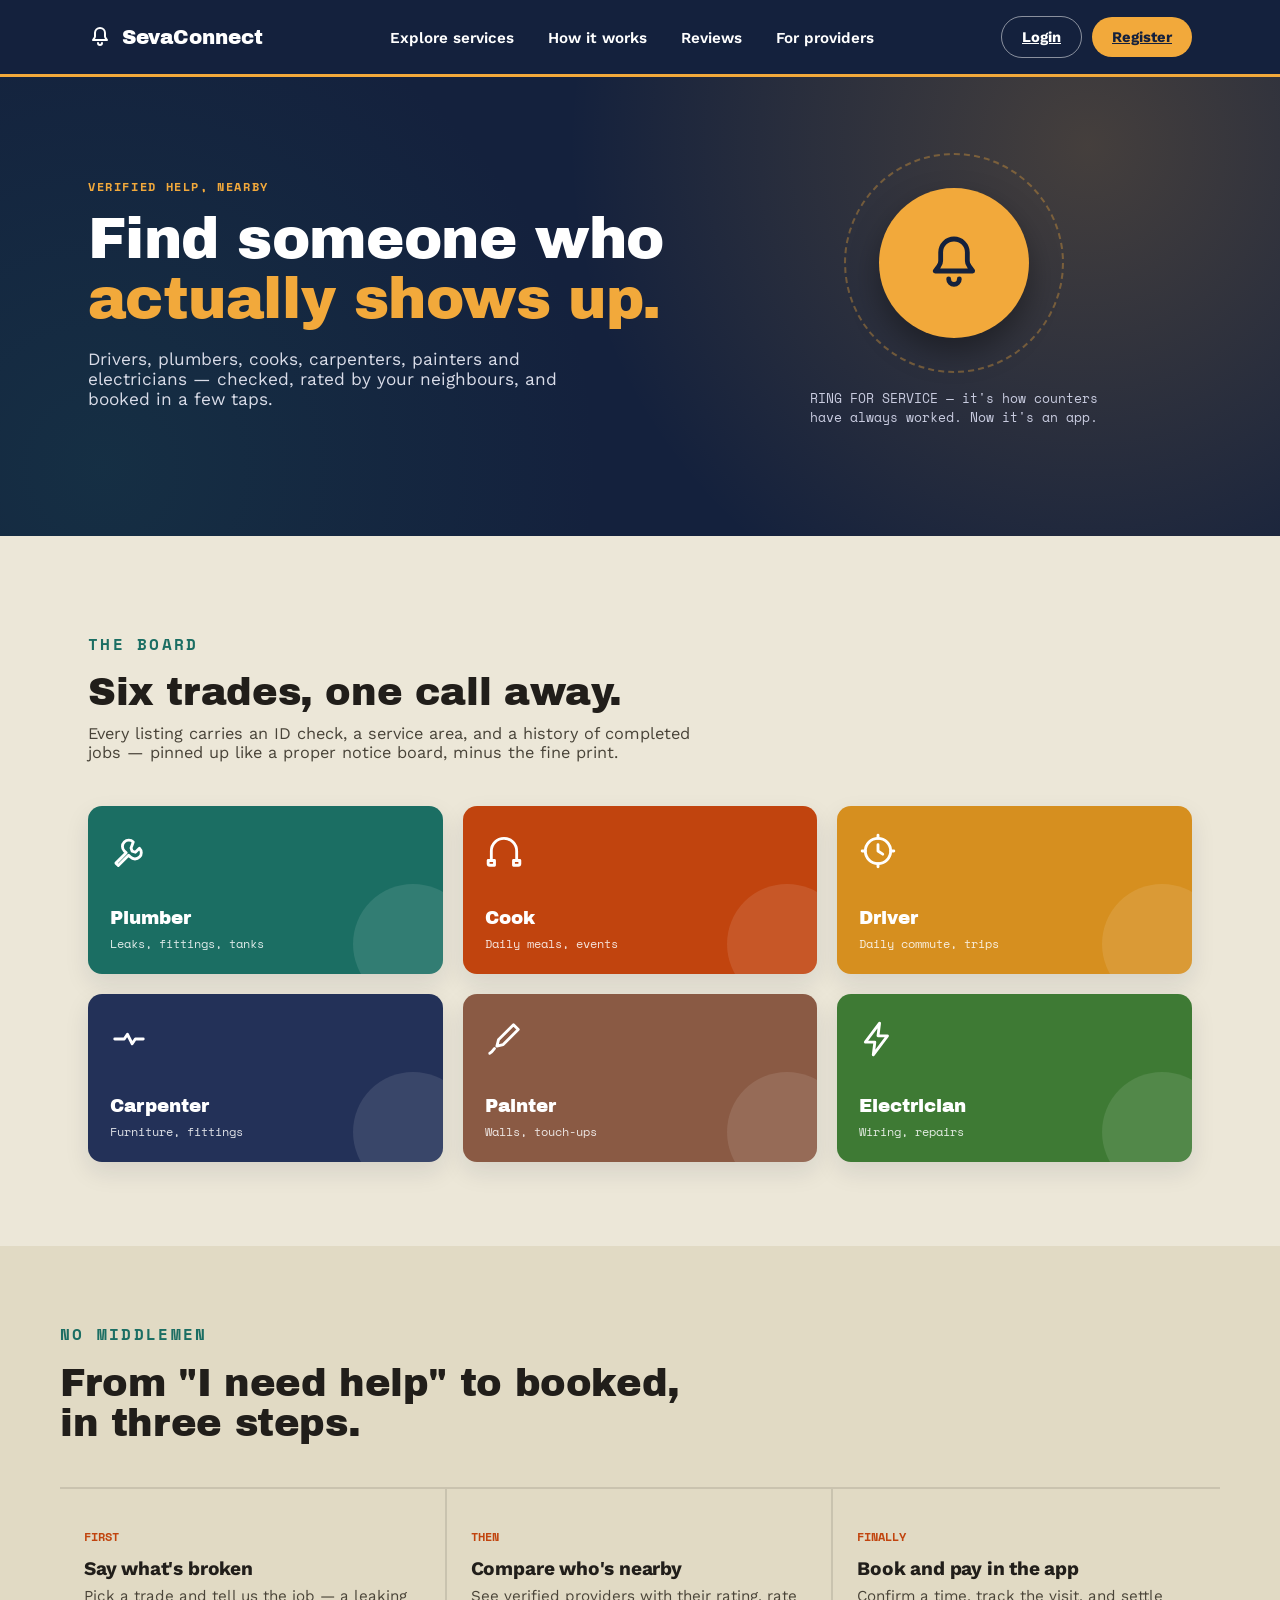
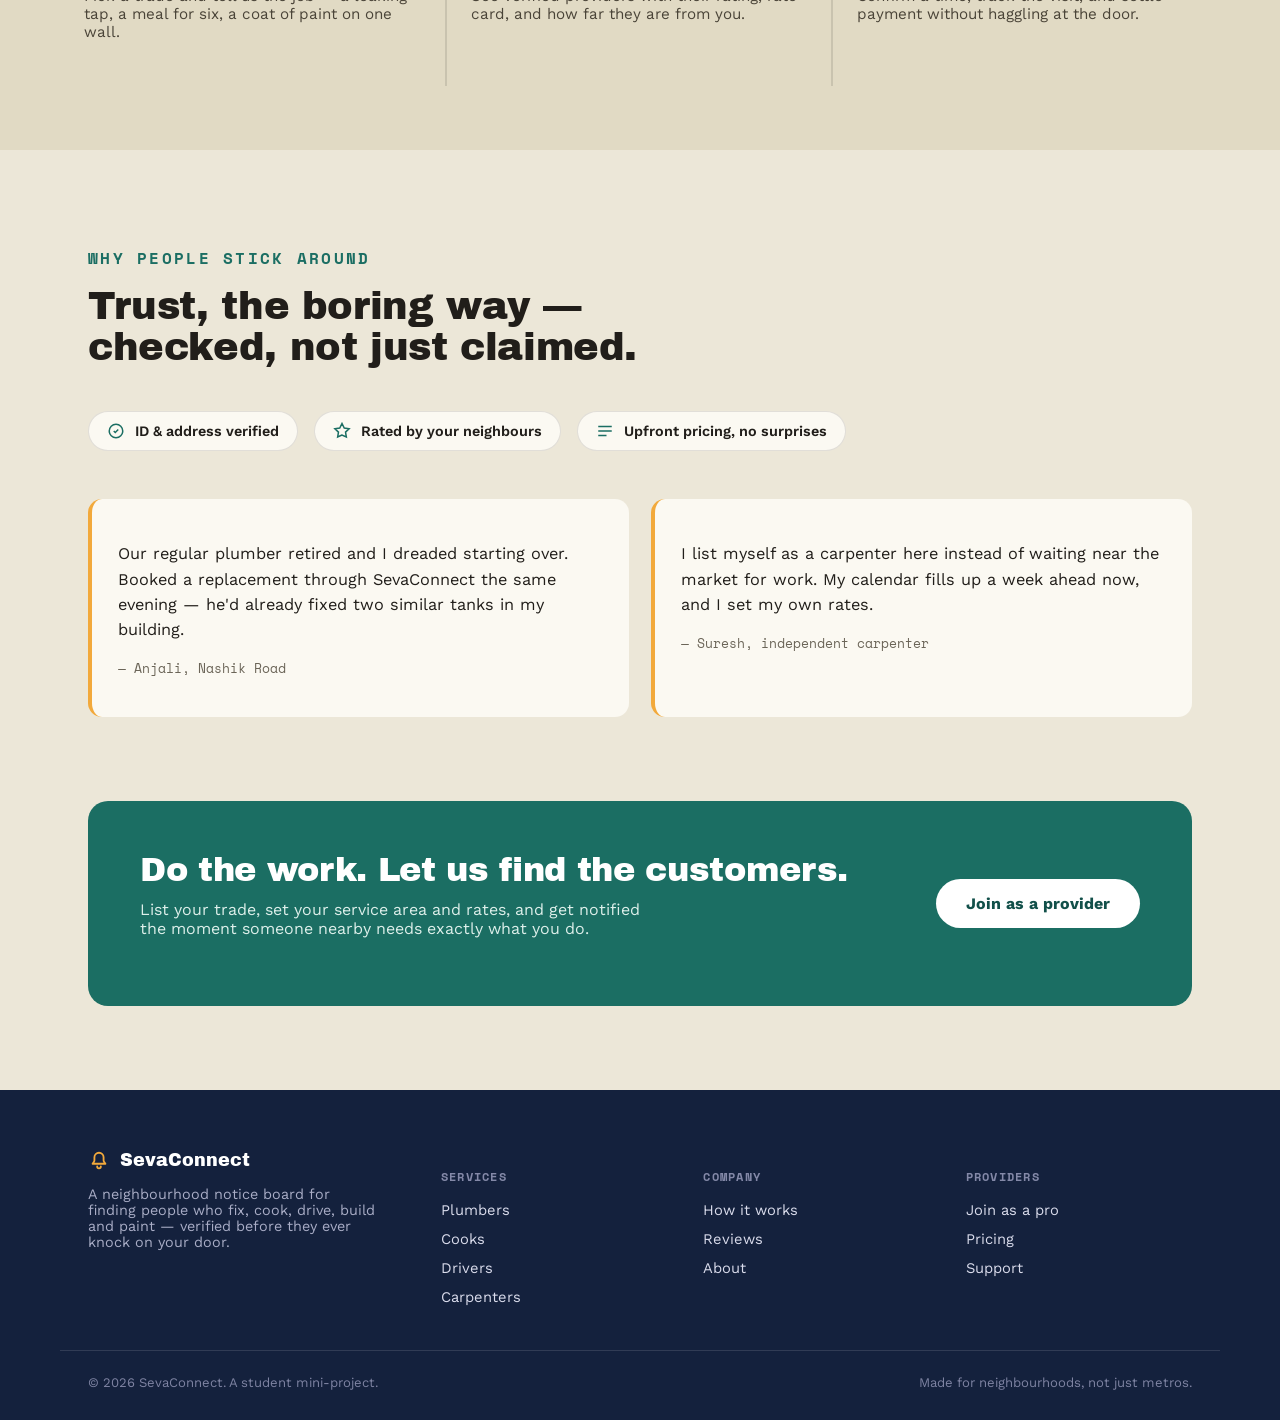
==== public/index.html @ d5761f70 "Implement user role functionalities" ====
<!DOCTYPE html>
<html lang="en">
<head>
<meta charset="UTF-8" />
<meta name="viewport" content="width=device-width, initial-scale=1.0" />
<title>SevaConnect — Find someone who actually shows up</title>
<link rel="preconnect" href="https://fonts.googleapis.com">
<link href="https://fonts.googleapis.com/css2?family=Archivo+Black&family=Space+Mono:wght@400;700&family=Work+Sans:wght@400;500;600;700&display=swap" rel="stylesheet">
<link rel="stylesheet" href="index.css">
</head>
<body>
<a href="#main" class="skip-link">Skip to content</a>

<header>
  <nav class="wrap">
    <a href="#main" class="logo">
      <svg class="bell-mini" viewBox="0 0 24 24" fill="none" stroke="currentColor" stroke-width="2" stroke-linecap="round" stroke-linejoin="round"><path d="M12 3a5 5 0 0 0-5 5v3.2c0 .7-.24 1.38-.68 1.93L5 15h14l-1.32-1.87A3.2 3.2 0 0 1 17 11.2V8a5 5 0 0 0-5-5Z"/><path d="M10 18a2 2 0 0 0 4 0"/></svg>
      SevaConnect
    </a>
    <ul class="nav-links" id="navLinks">
      <li><a href="#categories">Explore services</a></li>
      <li><a href="#how">How it works</a></li>
      <li><a href="#trust">Reviews</a></li>
      <li><a href="#for-pros">For providers</a></li>
    </ul>
    <div class="auth-buttons">
      <a href="login.html" class="login-btn">Login</a>
      <a href="register.html" class="register-btn">Register</a>
    </div>
    <button class="hamburger" id="hamburger" aria-label="Toggle menu" aria-expanded="false">
      <span></span><span></span><span></span>
    </button>
  </nav>
</header>

<main id="main">
  <!-- HERO -->
  <section class="hero">
    <div class="wrap hero-grid">
      <div>
        <p class="eyebrow">Verified help, nearby</p>
        <h1>Find someone who <em>actually shows up.</em></h1>
        <p class="lead">Drivers, plumbers, cooks, carpenters, painters and electricians — checked, rated by your neighbours, and booked in a few taps.</p>

        
      </div>

      <div class="bell-stage">
        <div class="bell-ring-wrap">
          <button id="bellBtn" aria-label="Ring for service">
            <svg viewBox="0 0 24 24" fill="none" stroke="currentColor" stroke-width="1.8" stroke-linecap="round" stroke-linejoin="round"><path d="M12 3a5 5 0 0 0-5 5v3.2c0 .7-.24 1.38-.68 1.93L5 15h14l-1.32-1.87A3.2 3.2 0 0 1 17 11.2V8a5 5 0 0 0-5-5Z"/><path d="M10 18a2 2 0 0 0 4 0"/></svg>
          </button>
          <span class="bell-toast" id="bellToast">Ting! Pros notified</span>
        </div>
        <p class="bell-caption">RING FOR SERVICE — it's how counters<br>have always worked. Now it's an app.</p>
      </div>
    </div>
  </section>

  <!-- CATEGORIES -->
  <section class="section" id="categories">
    <div class="wrap">
      <div class="section-head">
        <p class="eyebrow">The board</p>
        <h2>Six trades, one call away.</h2>
        <p>Every listing carries an ID check, a service area, and a history of completed jobs — pinned up like a proper notice board, minus the fine print.</p>
      </div>
      <div class="cat-grid">
        <a class="cat-tile cat-1" href="#">
          <svg class="icon" viewBox="0 0 24 24" fill="none" stroke="currentColor" stroke-width="1.8" stroke-linecap="round" stroke-linejoin="round"><path d="M14.7 6.3a4 4 0 0 0-5.66 5.66l1.2 1.2-6.5 6.5 1.5 1.5 6.5-6.5 1.2 1.2a4 4 0 0 0 5.66-5.66l-2.6 2.6-2-.7-.7-2Z"/></svg>
          <div><div class="name">Plumber</div><div class="meta">Leaks, fittings, tanks</div></div>
        </a>
        <a class="cat-tile cat-2" href="#">
          <svg class="icon" viewBox="0 0 24 24" fill="none" stroke="currentColor" stroke-width="1.8" stroke-linecap="round" stroke-linejoin="round"><path d="M4 18v-6a8 8 0 0 1 16 0v6"/><path d="M2 18h4v3H3a1 1 0 0 1-1-1v-2Z"/><path d="M18 18h4v2a1 1 0 0 1-1 1h-3v-3Z"/></svg>
          <div><div class="name">Cook</div><div class="meta">Daily meals, events</div></div>
        </a>
        <a class="cat-tile cat-3" href="#">
          <svg class="icon" viewBox="0 0 24 24" fill="none" stroke="currentColor" stroke-width="1.8" stroke-linecap="round" stroke-linejoin="round"><circle cx="12" cy="12" r="8"/><path d="M12 8v4l3 2"/><path d="M12 4V2M4 12H2M12 22v-2M22 12h-2"/></svg>
          <div><div class="name">Driver</div><div class="meta">Daily commute, trips</div></div>
        </a>
        <a class="cat-tile cat-4" href="#">
          <svg class="icon" viewBox="0 0 24 24" fill="none" stroke="currentColor" stroke-width="1.8" stroke-linecap="round" stroke-linejoin="round"><path d="M3 12h6l2-3 3 6 2-3h5"/></svg>
          <div><div class="name">Carpenter</div><div class="meta">Furniture, fittings</div></div>
        </a>
        <a class="cat-tile cat-5" href="#">
          <svg class="icon" viewBox="0 0 24 24" fill="none" stroke="currentColor" stroke-width="1.8" stroke-linecap="round" stroke-linejoin="round"><path d="M18 3 21 6l-9.5 9.5-4 1 1-4L18 3Z"/><path d="M6 18c-1 1-1 2-3 3"/></svg>
          <div><div class="name">Painter</div><div class="meta">Walls, touch-ups</div></div>
        </a>
        <a class="cat-tile cat-6" href="#">
          <svg class="icon" viewBox="0 0 24 24" fill="none" stroke="currentColor" stroke-width="1.8" stroke-linecap="round" stroke-linejoin="round"><path d="M13 2 4 14h6l-1 8 9-12h-6l1-8Z"/></svg>
          <div><div class="name">Electrician</div><div class="meta">Wiring, repairs</div></div>
        </a>
      </div>
    </div>
  </section>

  <!-- HOW IT WORKS -->
  <section class="how" id="how">
    <div class="wrap section" style="padding-top:64px;padding-bottom:64px;">
      <div class="section-head">
        <p class="eyebrow">No middlemen</p>
        <h2>From "I need help" to booked, in three steps.</h2>
      </div>
      <div class="steps">
        <div class="step">
          <p class="tag">FIRST</p>
          <h3>Say what's broken</h3>
          <p>Pick a trade and tell us the job — a leaking tap, a meal for six, a coat of paint on one wall.</p>
        </div>
        <div class="step">
          <p class="tag">THEN</p>
          <h3>Compare who's nearby</h3>
          <p>See verified providers with their rating, rate card, and how far they are from you.</p>
        </div>
        <div class="step">
          <p class="tag">FINALLY</p>
          <h3>Book and pay in the app</h3>
          <p>Confirm a time, track the visit, and settle payment without haggling at the door.</p>
        </div>
      </div>
    </div>
  </section>

  <!-- TRUST -->
  <section class="section" id="trust">
    <div class="wrap">
      <div class="section-head">
        <p class="eyebrow">Why people stick around</p>
        <h2>Trust, the boring way — checked, not just claimed.</h2>
      </div>
      <div class="trust-strip">
        <div class="trust-badge">
          <svg viewBox="0 0 24 24" fill="none" stroke="currentColor" stroke-width="2"><path d="M9 12l2 2 4-4"/><circle cx="12" cy="12" r="9"/></svg>
          ID &amp; address verified
        </div>
        <div class="trust-badge">
          <svg viewBox="0 0 24 24" fill="none" stroke="currentColor" stroke-width="2"><path d="M12 17.3 6.2 20l1.1-6.5L2.5 9l6.5-1L12 2l3 6 6.5 1-4.8 4.5 1.1 6.5z"/></svg>
          Rated by your neighbours
        </div>
        <div class="trust-badge">
          <svg viewBox="0 0 24 24" fill="none" stroke="currentColor" stroke-width="2"><path d="M3 6h18M3 12h18M3 18h11"/></svg>
          Upfront pricing, no surprises
        </div>
      </div>

      <div class="testimonials">
        <div class="testimonial">
          <p class="quote">Our regular plumber retired and I dreaded starting over. Booked a replacement through SevaConnect the same evening — he'd already fixed two similar tanks in my building.</p>
          <p class="who">— Anjali, Nashik Road</p>
        </div>
        <div class="testimonial">
          <p class="quote">I list myself as a carpenter here instead of waiting near the market for work. My calendar fills up a week ahead now, and I set my own rates.</p>
          <p class="who">— Suresh, independent carpenter</p>
        </div>
      </div>
    </div>
  </section>

  <!-- FOR PROVIDERS -->
  <section class="section" id="for-pros" style="padding-top:0;">
    <div class="wrap">
      <div class="pro-cta">
        <div>
          <h2>Do the work. Let us find the customers.</h2>
          <p>List your trade, set your service area and rates, and get notified the moment someone nearby needs exactly what you do.</p>
        </div>
        <button class="btn-white">Join as a provider</button>
      </div>
    </div>
  </section>
</main>

<footer>
  <div class="wrap footer-grid">
    <div>
      <div class="footer-logo">
        <svg viewBox="0 0 24 24" fill="none" stroke="currentColor" stroke-width="2" stroke-linecap="round" stroke-linejoin="round"><path d="M12 3a5 5 0 0 0-5 5v3.2c0 .7-.24 1.38-.68 1.93L5 15h14l-1.32-1.87A3.2 3.2 0 0 1 17 11.2V8a5 5 0 0 0-5-5Z"/><path d="M10 18a2 2 0 0 0 4 0"/></svg>
        SevaConnect
      </div>
      <p class="about">A neighbourhood notice board for finding people who fix, cook, drive, build and paint — verified before they ever knock on your door.</p>
    </div>
    <div>
      <h4>Services</h4>
      <ul>
        <li><a href="#categories">Plumbers</a></li>
        <li><a href="#categories">Cooks</a></li>
        <li><a href="#categories">Drivers</a></li>
        <li><a href="#categories">Carpenters</a></li>
      </ul>
    </div>
    <div>
      <h4>Company</h4>
      <ul>
        <li><a href="#how">How it works</a></li>
        <li><a href="#trust">Reviews</a></li>
        <li><a href="#">About</a></li>
      </ul>
    </div>
    <div>
      <h4>Providers</h4>
      <ul>
        <li><a href="#for-pros">Join as a pro</a></li>
        <li><a href="#">Pricing</a></li>
        <li><a href="#">Support</a></li>
      </ul>
    </div>
  </div>
  <div class="wrap footer-bottom">
    <span>© 2026 SevaConnect. A student mini-project.</span>
    <span>Made for neighbourhoods, not just metros.</span>
  </div>
</footer>
<script src="index.js"></script>

</body>
</html>
---- public/index.css ----
:root{
    --ink:#14213D;
    --ink-soft:#233158;
    --paper:#ECE7D8;
    --paper-deep:#E1DAC4;
    --card:#FBF9F2;
    --marigold:#F2A93B;
    --marigold-deep:#D68F1F;
    --teal:#1B6E63;
    --teal-deep:#12504A;
    --brick:#C1440E;
    --charcoal:#211E1A;
    --line:rgba(33,30,26,0.12);
    --radius:14px;
}


/* ---------- BASE ---------- */

*{
    box-sizing:border-box;
}

html{
    scroll-behavior:smooth;
}

body{
    margin:0;
    background:var(--paper);
    color:var(--charcoal);
    font-family:'Work Sans', sans-serif;
    -webkit-font-smoothing:antialiased;
}

h1,
h2,
h3{
    font-family:'Archivo Black', sans-serif;
    font-weight:400;
    line-height:1.05;
    margin:0;
    letter-spacing:-0.01em;
}

.eyebrow{
    font-family:'Space Mono', monospace;
    text-transform:uppercase;
    letter-spacing:0.14em;
    font-size:0.72rem;
    font-weight:700;
}

a{
    color:inherit;
}

img,
svg{
    display:block;
}

.wrap{
    max-width:1160px;
    margin:0 auto;
    padding:0 28px;
}

button{
    font-family:inherit;
    cursor:pointer;
}


/* ---------- SKIP LINK ---------- */

.skip-link{
    position:absolute;
    left:-999px;
    top:0;
    background:var(--ink);
    color:#fff;
    padding:10px 16px;
    z-index:100;
}

.skip-link:focus{
    left:12px;
    top:12px;
}


/* ---------- NAV ---------- */

header{
    position:sticky;
    top:0;
    z-index:50;
    background:var(--ink);
    color:#fff;
    border-bottom:3px solid var(--marigold);
}

nav.wrap{
    display:flex;
    align-items:center;
    justify-content:space-between;
    padding-top:16px;
    padding-bottom:16px;
}

.logo{
    display:flex;
    align-items:center;
    gap:10px;
    font-family:'Archivo Black',sans-serif;
    font-size:1.25rem;
    text-decoration:none;
}

.logo .bell-mini{
    width:24px;
    height:24px;
    flex-shrink:0;
}

.nav-links{
    display:flex;
    align-items:center;
    gap:30px;
    list-style:none;
    margin:0;
    padding:0;
}

.nav-links a{
    text-decoration:none;
    font-weight:600;
    font-size:0.95rem;
    padding:6px 2px;
    border-bottom:2px solid transparent;
    transition:border-color .18s ease;
}

.nav-links a:hover,
.nav-links a:focus-visible{
    border-color:var(--marigold);
    outline:none;
}


/* ---------- LOGIN / REGISTER BUTTONS ---------- */

.auth-buttons{
    display:flex;
    align-items:center;
    gap:10px;
}

.login-btn,
.register-btn{
    border:none;
    border-radius:999px;
    padding:11px 20px;
    font-weight:700;
    font-size:0.92rem;
    cursor:pointer;
    transition:transform .15s ease,
                background .15s ease,
                color .15s ease;
}

.login-btn{
    background:transparent;
    color:#fff;
    border:1px solid rgba(255,255,255,.5);
}

.login-btn:hover{
    background:#fff;
    color:var(--ink);
    transform:translateY(-1px);
}

.register-btn{
    background:var(--marigold);
    color:var(--ink);
}

.register-btn:hover{
    background:#fff;
    transform:translateY(-1px);
}


/* ---------- USER MENU ---------- */

.user-menu{
    display:flex;
    align-items:center;
    gap:12px;
    color:#fff;
    font-weight:600;
}

.logout-btn{
    border:1px solid rgba(255,255,255,.5);
    background:transparent;
    color:#fff;
    border-radius:999px;
    padding:9px 16px;
    cursor:pointer;
    transition:background .15s ease,
                color .15s ease;
}

.logout-btn:hover{
    background:#fff;
    color:var(--ink);
}


/* ---------- MOBILE HAMBURGER ---------- */

.hamburger{
    display:none;
    background:none;
    border:2px solid rgba(255,255,255,.4);
    border-radius:8px;
    padding:8px 10px;
    color:#fff;
}

.hamburger span{
    display:block;
    width:20px;
    height:2px;
    background:#fff;
    margin:4px 0;
}


/* ---------- HERO ---------- */

.hero{
    position:relative;
    overflow:hidden;
    background:
        radial-gradient(
            circle at 85% 15%,
            rgba(242,169,59,0.22),
            transparent 45%
        ),
        radial-gradient(
            circle at 8% 85%,
            rgba(27,110,99,0.18),
            transparent 40%
        ),
        var(--ink);
    color:#fff;
    padding:76px 0 96px;
}

.hero-grid{
    display:grid;
    grid-template-columns:1.1fr 0.9fr;
    gap:48px;
    align-items:center;
}

.hero .eyebrow{
    color:var(--marigold);
}

.hero h1{
    font-size:clamp(2.3rem, 5vw, 3.6rem);
    color:#fff;
    margin-top:14px;
}

.hero h1 em{
    font-style:normal;
    color:var(--marigold);
}

.hero p.lead{
    margin-top:20px;
    font-size:1.08rem;
    max-width:46ch;
    color:#D9DCE8;
}


/* ---------- BELL ---------- */

.bell-stage{
    display:flex;
    flex-direction:column;
    align-items:center;
    justify-content:center;
    position:relative;
}

.bell-ring-wrap{
    position:relative;
    width:220px;
    height:220px;
    display:flex;
    align-items:center;
    justify-content:center;
}

.bell-ring-wrap::before{
    content:"";
    position:absolute;
    inset:0;
    border-radius:50%;
    border:2px dashed rgba(242,169,59,.35);
}

#bellBtn{
    background:var(--marigold);
    border:none;
    border-radius:50%;
    width:150px;
    height:150px;
    display:flex;
    align-items:center;
    justify-content:center;
    box-shadow:0 14px 30px rgba(0,0,0,.35);
    transition:transform .15s ease;
}

#bellBtn:hover{
    transform:scale(1.04);
}

#bellBtn:active{
    transform:scale(0.97);
}

#bellBtn svg{
    width:64px;
    height:64px;
    color:var(--ink);
}

#bellBtn.ringing svg{
    animation:ring .5s ease;
}

@keyframes ring{

    0%,
    100%{
        transform:rotate(0deg);
    }

    20%{
        transform:rotate(-14deg);
    }

    40%{
        transform:rotate(12deg);
    }

    60%{
        transform:rotate(-8deg);
    }

    80%{
        transform:rotate(5deg);
    }

}

.bell-caption{
    margin-top:16px;
    font-family:'Space Mono',monospace;
    font-size:0.8rem;
    color:#C9CCE0;
    text-align:center;
}

.bell-toast{
    position:absolute;
    top:-6px;
    right:-10px;
    background:var(--teal);
    color:#fff;
    font-family:'Space Mono',monospace;
    font-size:0.72rem;
    font-weight:700;
    padding:6px 10px;
    border-radius:999px;
    opacity:0;
    transform:translateY(6px) scale(.9);
    transition:opacity .2s ease,
                transform .2s ease;
    white-space:nowrap;
}

.bell-toast.show{
    opacity:1;
    transform:translateY(0) scale(1);
}


/* ---------- REDUCED MOTION ---------- */

@media (prefers-reduced-motion: reduce){

    #bellBtn.ringing svg{
        animation:none;
    }

}


/* ---------- GENERAL SECTIONS ---------- */

.section{
    padding:84px 0;
}

.section-head{
    max-width:640px;
    margin-bottom:44px;
}

.section-head .eyebrow{
    color:var(--teal);
}

.section-head h2{
    font-size:clamp(1.7rem,3.4vw,2.4rem);
    margin-top:10px;
}

.section-head p{
    margin-top:12px;
    font-size:1.02rem;
    color:#484338;
}


/* ---------- CATEGORIES ---------- */

.cat-grid{
    display:grid;
    grid-template-columns:repeat(3,1fr);
    gap:20px;
}

.cat-tile{
    position:relative;
    border-radius:var(--radius);
    padding:26px 22px 22px;
    color:#fff;
    text-decoration:none;
    overflow:hidden;
    min-height:168px;
    display:flex;
    flex-direction:column;
    justify-content:space-between;
    box-shadow:0 10px 24px rgba(20,33,61,.10);
    transition:transform .18s ease,
                box-shadow .18s ease;
    cursor:pointer;
}

.cat-tile:hover,
.cat-tile:focus-visible{
    transform:translateY(-5px);
    box-shadow:0 18px 32px rgba(20,33,61,.20);
    outline:none;
}

.cat-tile .icon{
    width:38px;
    height:38px;
    color:#fff;
    transition:transform .3s ease;
}

.cat-tile:hover .icon,
.cat-tile:focus-visible .icon{
    transform:rotate(-8deg) scale(1.08);
}

.cat-tile .name{
    font-family:'Archivo Black',sans-serif;
    font-size:1.15rem;
    margin-top:16px;
}

.cat-tile .meta{
    font-family:'Space Mono',monospace;
    font-size:0.76rem;
    opacity:.85;
    margin-top:6px;
}

.cat-tile::after{
    content:"";
    position:absolute;
    right:-30px;
    bottom:-30px;
    width:120px;
    height:120px;
    border-radius:50%;
    background:rgba(255,255,255,.10);
}

.cat-1{
    background:var(--teal);
}

.cat-2{
    background:var(--brick);
}

.cat-3{
    background:var(--marigold-deep);
}

.cat-4{
    background:var(--ink-soft);
}

.cat-5{
    background:#8A5A44;
}

.cat-6{
    background:#3E7A34;
}


/* ---------- PROVIDER SECTION ---------- */

.provider-section{
    background:var(--card);
}

.provider-grid{
    display:grid;
    grid-template-columns:repeat(3,1fr);
    gap:20px;
}

.provider-card{
    background:#fff;
    border:1px solid var(--line);
    border-radius:var(--radius);
    padding:24px;
    box-shadow:0 8px 20px rgba(20,33,61,.06);
}

.provider-card h3{
    font-family:'Work Sans',sans-serif;
    font-weight:700;
    font-size:1.15rem;
}

.provider-card p{
    color:#625d52;
    margin-top:8px;
    line-height:1.5;
}

.book-btn{
    width:100%;
    border:none;
    border-radius:9px;
    padding:12px;
    margin-top:16px;
    background:var(--brick);
    color:#fff;
    font-weight:700;
    cursor:pointer;
    transition:background .15s ease,
                transform .15s ease;
}

.book-btn:hover{
    background:#a53a0c;
    transform:translateY(-1px);
}


/* ---------- HOW IT WORKS ---------- */

.how{
    background:var(--paper-deep);
}

.steps{
    display:grid;
    grid-template-columns:repeat(3,1fr);
    gap:0;
    border-top:2px solid var(--line);
}

.step{
    padding:30px 24px;
    border-right:2px solid var(--line);
    position:relative;
}

.step:last-child{
    border-right:none;
}

.step .tag{
    font-family:'Space Mono',monospace;
    font-weight:700;
    font-size:0.78rem;
    color:var(--brick);
}

.step h3{
    font-size:1.2rem;
    margin-top:12px;
    font-family:'Work Sans',sans-serif;
    font-weight:700;
}

.step p{
    margin-top:8px;
    color:#4a4438;
    font-size:0.95rem;
}


/* ---------- TRUST ---------- */

.trust-strip{
    display:flex;
    flex-wrap:wrap;
    gap:16px;
    margin-top:6px;
}

.trust-badge{
    display:flex;
    align-items:center;
    gap:10px;
    background:var(--card);
    border:1px solid var(--line);
    border-radius:999px;
    padding:10px 18px;
    font-size:0.9rem;
    font-weight:600;
}

.trust-badge svg{
    width:18px;
    height:18px;
    color:var(--teal);
}

.testimonials{
    margin-top:48px;
    display:grid;
    grid-template-columns:repeat(2,1fr);
    gap:22px;
}

.testimonial{
    background:var(--card);
    border-radius:var(--radius);
    padding:26px;
    border-left:4px solid var(--marigold);
}

.testimonial p.quote{
    font-size:1.02rem;
    line-height:1.55;
}

.testimonial .who{
    margin-top:14px;
    font-family:'Space Mono',monospace;
    font-size:0.8rem;
    color:#6b6558;
}


/* ---------- PROVIDER CTA ---------- */

.pro-cta{
    background:var(--teal);
    color:#fff;
    border-radius:20px;
    padding:52px;
    margin:0 auto;
    display:grid;
    grid-template-columns:1.3fr auto;
    align-items:center;
    gap:30px;
}

.pro-cta h2{
    color:#fff;
    font-size:clamp(1.6rem,3vw,2.1rem);
}

.pro-cta p{
    margin-top:12px;
    color:#DDEFEA;
    max-width:52ch;
}

.pro-cta .btn-white{
    background:#fff;
    color:var(--teal-deep);
    border:none;
    border-radius:999px;
    padding:15px 30px;
    font-weight:700;
    font-size:1rem;
    white-space:nowrap;
    transition:transform .15s ease;
}

.pro-cta .btn-white:hover{
    transform:translateY(-2px);
}


/* ---------- DASHBOARDS ---------- */

.dashboard{
    padding:70px 0;
    background:var(--paper-deep);
}

.dashboard h2{
    margin-bottom:30px;
}

.dashboard-grid{
    display:grid;
    grid-template-columns:repeat(3,1fr);
    gap:20px;
}

.dashboard-card{
    background:var(--card);
    border-radius:var(--radius);
    padding:24px;
    border:1px solid var(--line);
}

.dashboard-card h3{
    font-family:'Work Sans',sans-serif;
    font-weight:700;
    font-size:1.15rem;
}

.dashboard-card p{
    margin-top:8px;
    color:#625d52;
    line-height:1.5;
}

.dashboard-card button{
    margin-top:15px;
    padding:10px 18px;
    border:none;
    border-radius:8px;
    background:var(--teal);
    color:#fff;
    font-weight:700;
    cursor:pointer;
}

.dashboard-card button:hover{
    background:var(--teal-deep);
}


/* ---------- AUTH MODAL ---------- */

.modal{
    position:fixed;
    inset:0;
    background:rgba(20,33,61,.75);
    display:none;
    align-items:center;
    justify-content:center;
    z-index:200;
    padding:20px;
}

.modal.show{
    display:flex;
}

.modal-content{
    position:relative;
    width:100%;
    max-width:440px;
    max-height:90vh;
    overflow-y:auto;
    background:var(--card);
    border-radius:18px;
    padding:32px;
    box-shadow:0 25px 70px rgba(0,0,0,.35);
}

.modal-content h2{
    font-size:2rem;
    color:var(--ink);
}

.modal-subtitle{
    margin:8px 0 22px;
    color:#625d52;
}

.modal-close{
    position:absolute;
    top:14px;
    right:18px;
    border:none;
    background:transparent;
    font-size:28px;
    cursor:pointer;
    color:var(--ink);
    line-height:1;
}

.modal-close:hover{
    color:var(--brick);
}

.role-selection{
    display:grid;
    grid-template-columns:1fr 1fr;
    gap:10px;
    margin-bottom:20px;
}

.role-btn{
    padding:12px;
    border:1px solid var(--line);
    background:#fff;
    border-radius:9px;
    font-weight:600;
    cursor:pointer;
    transition:background .15s ease,
                color .15s ease;
}

.role-btn.active{
    background:var(--teal);
    color:#fff;
    border-color:var(--teal);
}

.modal-content label{
    display:block;
    margin-top:12px;
    margin-bottom:6px;
    font-weight:600;
}

.modal-content input,
.modal-content select{
    width:100%;
    padding:12px;
    border:1px solid var(--line);
    border-radius:9px;
    background:#fff;
    font-family:inherit;
    font-size:.95rem;
    outline:none;
}

.modal-content input:focus,
.modal-content select:focus{
    border-color:var(--teal);
    box-shadow:0 0 0 3px rgba(27,110,99,.12);
}

.auth-submit{
    width:100%;
    margin-top:22px;
    padding:13px;
    border:none;
    border-radius:9px;
    background:var(--brick);
    color:#fff;
    font-weight:700;
    cursor:pointer;
    font-size:.95rem;
}

.auth-submit:hover{
    background:#a53a0c;
}

.switch-auth{
    text-align:center;
    margin-top:18px;
    font-size:.9rem;
}

.switch-auth button{
    border:none;
    background:transparent;
    color:var(--teal);
    font-weight:700;
    cursor:pointer;
}

.switch-auth button:hover{
    text-decoration:underline;
}


/* ---------- FOOTER ---------- */

footer{
    background:var(--ink);
    color:#C9CCE0;
    padding:60px 0 30px;
}

.footer-grid{
    display:grid;
    grid-template-columns:1.4fr repeat(3,1fr);
    gap:36px;
}

.footer-logo{
    display:flex;
    align-items:center;
    gap:10px;
    color:#fff;
    font-family:'Archivo Black',sans-serif;
    font-size:1.1rem;
}

.footer-logo svg{
    width:22px;
    height:22px;
    color:var(--marigold);
}

footer .about{
    margin-top:14px;
    font-size:0.9rem;
    max-width:32ch;
    color:#A9ADC6;
}

footer h4{
    font-family:'Space Mono',monospace;
    font-size:0.78rem;
    text-transform:uppercase;
    letter-spacing:.1em;
    color:#8489A8;
    margin-bottom:14px;
}

footer ul{
    list-style:none;
    margin:0;
    padding:0;
    display:flex;
    flex-direction:column;
    gap:10px;
}

footer a{
    text-decoration:none;
    font-size:0.92rem;
    color:#DADCEC;
}

footer a:hover{
    color:var(--marigold);
}

.footer-bottom{
    margin-top:44px;
    padding-top:24px;
    border-top:1px solid rgba(255,255,255,.12);
    display:flex;
    justify-content:space-between;
    flex-wrap:wrap;
    gap:10px;
    font-size:0.82rem;
    color:#7E83A2;
}


/* =========================================================
   RESPONSIVE
   ========================================================= */

@media (max-width:880px){

    /* ---------- NAVIGATION ---------- */

    nav.wrap{
        position:relative;
    }

    .nav-links{
        position:fixed;
        top:64px;
        left:0;
        right:0;
        background:var(--ink);
        flex-direction:column;
        align-items:flex-start;
        gap:0;
        padding:10px 28px 20px;
        transform:translateY(-140%);
        transition:transform .25s ease;
        border-bottom:3px solid var(--marigold);
    }

    .nav-links.open{
        transform:translateY(0);
    }

    .nav-links li{
        width:100%;
        padding:12px 0;
        border-bottom:1px solid rgba(255,255,255,.08);
    }

    .hamburger{
        display:block;
    }


    /* ---------- AUTH BUTTONS ---------- */

    .auth-buttons{
        margin-left:auto;
        margin-right:10px;
    }

    .login-btn,
    .register-btn{
        padding:9px 14px;
        font-size:.84rem;
    }


    /* ---------- USER MENU ---------- */

    .user-menu{
        margin-left:auto;
        margin-right:10px;
        gap:7px;
        font-size:.85rem;
    }

    .logout-btn{
        padding:8px 12px;
        font-size:.82rem;
    }


    /* ---------- HERO ---------- */

    .hero-grid{
        grid-template-columns:1fr;
    }

    .bell-stage{
        order:-1;
        margin-bottom:10px;
    }


    /* ---------- CATEGORIES ---------- */

    .cat-grid{
        grid-template-columns:repeat(2,1fr);
    }


    /* ---------- PROVIDERS ---------- */

    .provider-grid{
        grid-template-columns:1fr;
    }


    /* ---------- HOW IT WORKS ---------- */

    .steps{
        grid-template-columns:1fr;
    }

    .step{
        border-right:none;
        border-bottom:2px solid var(--line);
    }


    /* ---------- TESTIMONIALS ---------- */

    .testimonials{
        grid-template-columns:1fr;
    }


    /* ---------- PROVIDER CTA ---------- */

    .pro-cta{
        grid-template-columns:1fr;
        text-align:left;
        padding:36px;
    }


    /* ---------- DASHBOARD ---------- */

    .dashboard-grid{
        grid-template-columns:1fr;
    }


    /* ---------- FOOTER ---------- */

    .footer-grid{
        grid-template-columns:1fr 1fr;
    }

}


/* =========================================================
   MOBILE
   ========================================================= */

@media (max-width:520px){

    .wrap{
        padding:0 18px;
    }


    /* ---------- NAV ---------- */

    nav.wrap{
        padding-top:12px;
        padding-bottom:12px;
    }

    .logo{
        font-size:1.05rem;
    }

    .logo .bell-mini{
        width:21px;
        height:21px;
    }

    .auth-buttons{
        gap:6px;
        margin-right:6px;
    }

    .login-btn,
    .register-btn{
        padding:8px 11px;
        font-size:.78rem;
    }

    .hamburger{
        padding:7px 8px;
    }


    /* ---------- HERO ---------- */

    .hero{
        padding:55px 0 70px;
    }

    .hero h1{
        font-size:2.25rem;
    }

    .hero p.lead{
        font-size:1rem;
    }


    /* ---------- BELL ---------- */

    .bell-ring-wrap{
        width:180px;
        height:180px;
    }

    #bellBtn{
        width:120px;
        height:120px;
    }

    #bellBtn svg{
        width:52px;
        height:52px;
    }


    /* ---------- CATEGORIES ---------- */

    .cat-grid{
        grid-template-columns:1fr;
    }


    /* ---------- MODAL ---------- */

    .modal{
        padding:12px;
    }

    .modal-content{
        padding:25px 20px;
        border-radius:15px;
    }

    .modal-content h2{
        font-size:1.7rem;
    }

    .role-selection{
        grid-template-columns:1fr;
    }


    /* ---------- DASHBOARD ---------- */

    .dashboard{
        padding:55px 0;
    }


    /* ---------- PROVIDER CTA ---------- */

    .pro-cta{
        padding:30px 22px;
    }


    /* ---------- FOOTER ---------- */

    .footer-grid{
        grid-template-columns:1fr;
    }

}
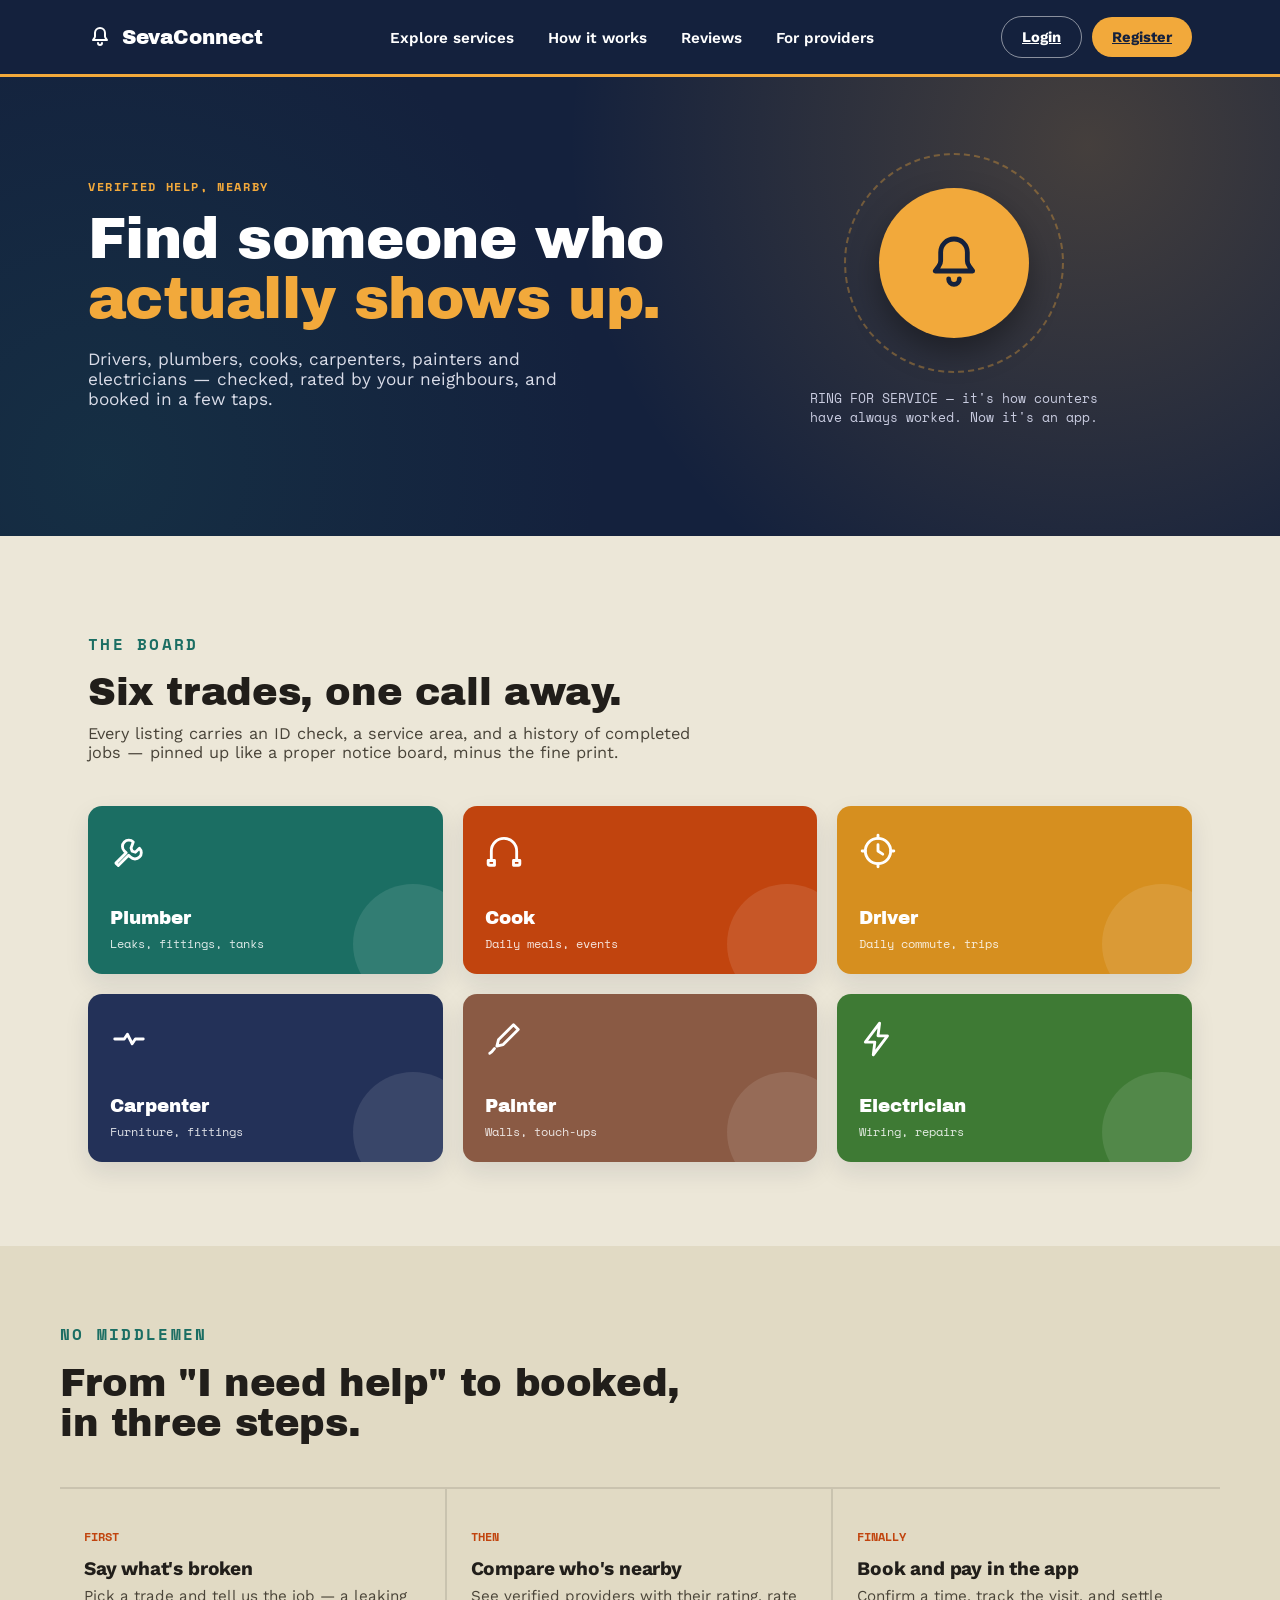
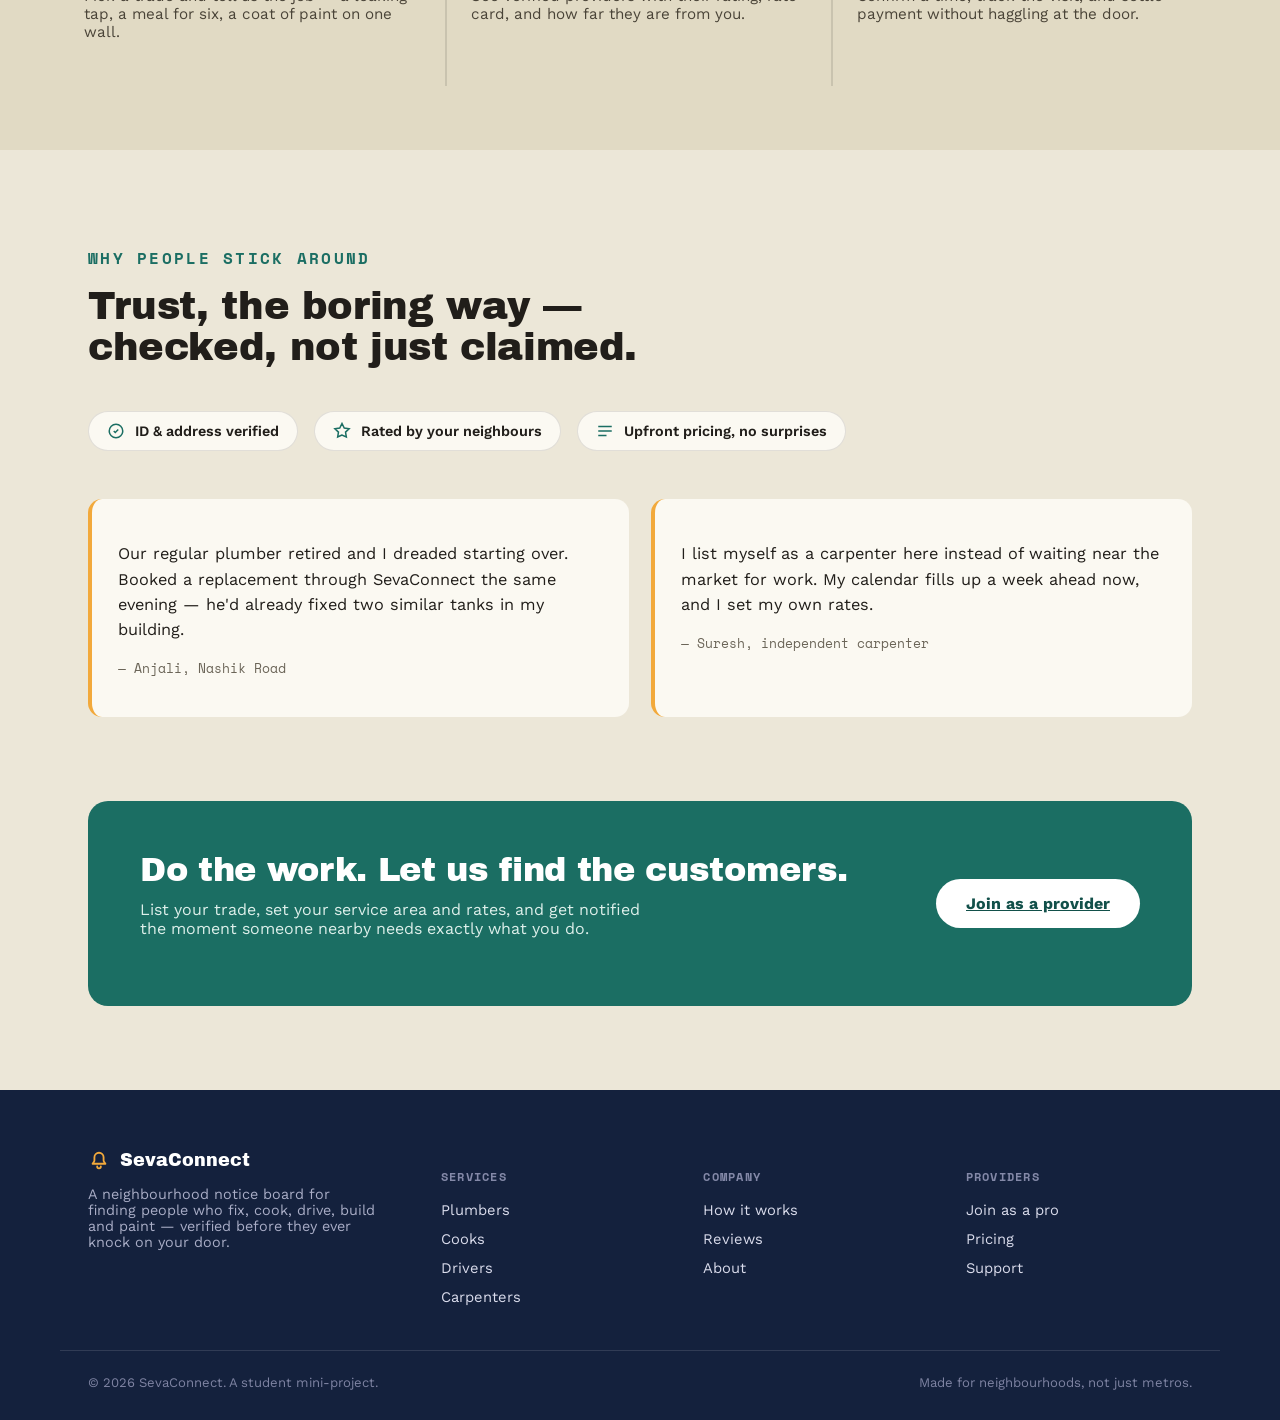
==== commit ac9fab36: "Added service pop-up" ====
--- a/public/index.html
+++ b/public/index.html
@@ -66,27 +66,27 @@
         <p>Every listing carries an ID check, a service area, and a history of completed jobs — pinned up like a proper notice board, minus the fine print.</p>
       </div>
       <div class="cat-grid">
-        <a class="cat-tile cat-1" href="#">
+        <a class="cat-tile cat-1" href="#providers" data-category="Plumber">
           <svg class="icon" viewBox="0 0 24 24" fill="none" stroke="currentColor" stroke-width="1.8" stroke-linecap="round" stroke-linejoin="round"><path d="M14.7 6.3a4 4 0 0 0-5.66 5.66l1.2 1.2-6.5 6.5 1.5 1.5 6.5-6.5 1.2 1.2a4 4 0 0 0 5.66-5.66l-2.6 2.6-2-.7-.7-2Z"/></svg>
           <div><div class="name">Plumber</div><div class="meta">Leaks, fittings, tanks</div></div>
         </a>
-        <a class="cat-tile cat-2" href="#">
+        <a class="cat-tile cat-2" href="#providers" data-category="Cook">
           <svg class="icon" viewBox="0 0 24 24" fill="none" stroke="currentColor" stroke-width="1.8" stroke-linecap="round" stroke-linejoin="round"><path d="M4 18v-6a8 8 0 0 1 16 0v6"/><path d="M2 18h4v3H3a1 1 0 0 1-1-1v-2Z"/><path d="M18 18h4v2a1 1 0 0 1-1 1h-3v-3Z"/></svg>
           <div><div class="name">Cook</div><div class="meta">Daily meals, events</div></div>
         </a>
-        <a class="cat-tile cat-3" href="#">
+        <a class="cat-tile cat-3" href="#providers" data-category="Driver">
           <svg class="icon" viewBox="0 0 24 24" fill="none" stroke="currentColor" stroke-width="1.8" stroke-linecap="round" stroke-linejoin="round"><circle cx="12" cy="12" r="8"/><path d="M12 8v4l3 2"/><path d="M12 4V2M4 12H2M12 22v-2M22 12h-2"/></svg>
           <div><div class="name">Driver</div><div class="meta">Daily commute, trips</div></div>
         </a>
-        <a class="cat-tile cat-4" href="#">
+        <a class="cat-tile cat-4" href="#providers" data-category="Carpenter">
           <svg class="icon" viewBox="0 0 24 24" fill="none" stroke="currentColor" stroke-width="1.8" stroke-linecap="round" stroke-linejoin="round"><path d="M3 12h6l2-3 3 6 2-3h5"/></svg>
           <div><div class="name">Carpenter</div><div class="meta">Furniture, fittings</div></div>
         </a>
-        <a class="cat-tile cat-5" href="#">
+        <a class="cat-tile cat-5" href="#providers" data-category="Painter">
           <svg class="icon" viewBox="0 0 24 24" fill="none" stroke="currentColor" stroke-width="1.8" stroke-linecap="round" stroke-linejoin="round"><path d="M18 3 21 6l-9.5 9.5-4 1 1-4L18 3Z"/><path d="M6 18c-1 1-1 2-3 3"/></svg>
           <div><div class="name">Painter</div><div class="meta">Walls, touch-ups</div></div>
         </a>
-        <a class="cat-tile cat-6" href="#">
+        <a class="cat-tile cat-6" href="#providers" data-category="Electrician">
           <svg class="icon" viewBox="0 0 24 24" fill="none" stroke="currentColor" stroke-width="1.8" stroke-linecap="round" stroke-linejoin="round"><path d="M13 2 4 14h6l-1 8 9-12h-6l1-8Z"/></svg>
           <div><div class="name">Electrician</div><div class="meta">Wiring, repairs</div></div>
         </a>
@@ -164,7 +164,7 @@
           <h2>Do the work. Let us find the customers.</h2>
           <p>List your trade, set your service area and rates, and get notified the moment someone nearby needs exactly what you do.</p>
         </div>
-        <button class="btn-white">Join as a provider</button>
+        <a href="register.html" class="btn-white">Join as a provider</a>
       </div>
     </div>
   </section>
@@ -210,6 +210,29 @@
     <span>Made for neighbourhoods, not just metros.</span>
   </div>
 </footer>
+
+
+<div id="providerModal" class="provider-modal" aria-hidden="true">
+  <div class="provider-modal-backdrop" data-close-modal></div>
+
+  <section class="provider-modal-content"
+           role="dialog"
+           aria-modal="true"
+           aria-labelledby="providerModalTitle">
+
+    <button type="button"
+            id="closeProviderModal"
+            class="provider-modal-close"
+            aria-label="Close providers">&times;</button>
+
+    <p class="eyebrow">FIND YOUR PROFESSIONAL</p>
+    <h2 id="providerModalTitle">Available providers</h2>
+    <p id="providerModalMessage">Choose a service to find providers.</p>
+
+    <div id="providerModalGrid" class="provider-modal-grid"></div>
+  </section>
+</div>
+
 <script src="index.js"></script>
 
 </body>
--- a/public/index.css
+++ b/public/index.css
@@ -1262,4 +1262,101 @@
         grid-template-columns:1fr;
     }
 
-}+}
+
+
+/* Service providers popup */
+.provider-modal {
+  display: none;
+  position: fixed;
+  inset: 0;
+  z-index: 9999;
+  align-items: center;
+  justify-content: center;
+  padding: 20px;
+}
+
+.provider-modal.open {
+  display: flex;
+}
+
+.provider-modal-backdrop {
+  position: absolute;
+  inset: 0;
+  background: rgba(10, 18, 36, 0.78);
+  backdrop-filter: blur(4px);
+}
+
+.provider-modal-content {
+  position: relative;
+  z-index: 1;
+  width: min(900px, 100%);
+  max-height: 85vh;
+  overflow-y: auto;
+  padding: 32px;
+  border-radius: 20px;
+  background: var(--paper);
+  color: var(--ink);
+}
+
+.provider-modal-close {
+  position: absolute;
+  top: 14px;
+  right: 18px;
+  width: 42px;
+  height: 42px;
+  border: none;
+  border-radius: 50%;
+  background: var(--marigold);
+  color: var(--ink);
+  font-size: 30px;
+}
+
+.provider-modal-content h2 {
+  margin: 10px 45px 12px 0;
+}
+
+.provider-modal-grid {
+  display: grid;
+  grid-template-columns: repeat(auto-fit, minmax(220px, 1fr));
+  gap: 16px;
+  margin-top: 24px;
+}
+
+.provider-modal-card {
+  padding: 20px;
+  border: 1px solid var(--line);
+  border-radius: var(--radius);
+  background: var(--card);
+}
+
+.provider-modal-card h3 {
+  font-family: 'Work Sans', sans-serif;
+  font-size: 1.15rem;
+  font-weight: 700;
+}
+
+.provider-modal-card p {
+  margin-top: 10px;
+  line-height: 1.5;
+}
+
+.provider-modal-card .provider-price {
+  color: var(--teal);
+  font-weight: 700;
+}
+
+body.modal-open {
+  overflow: hidden;
+}
+
+@media (max-width: 520px) {
+  .provider-modal-content {
+    padding: 24px 18px;
+    max-height: 90vh;
+  }
+
+  .provider-modal-grid {
+    grid-template-columns: 1fr;
+  }
+}
